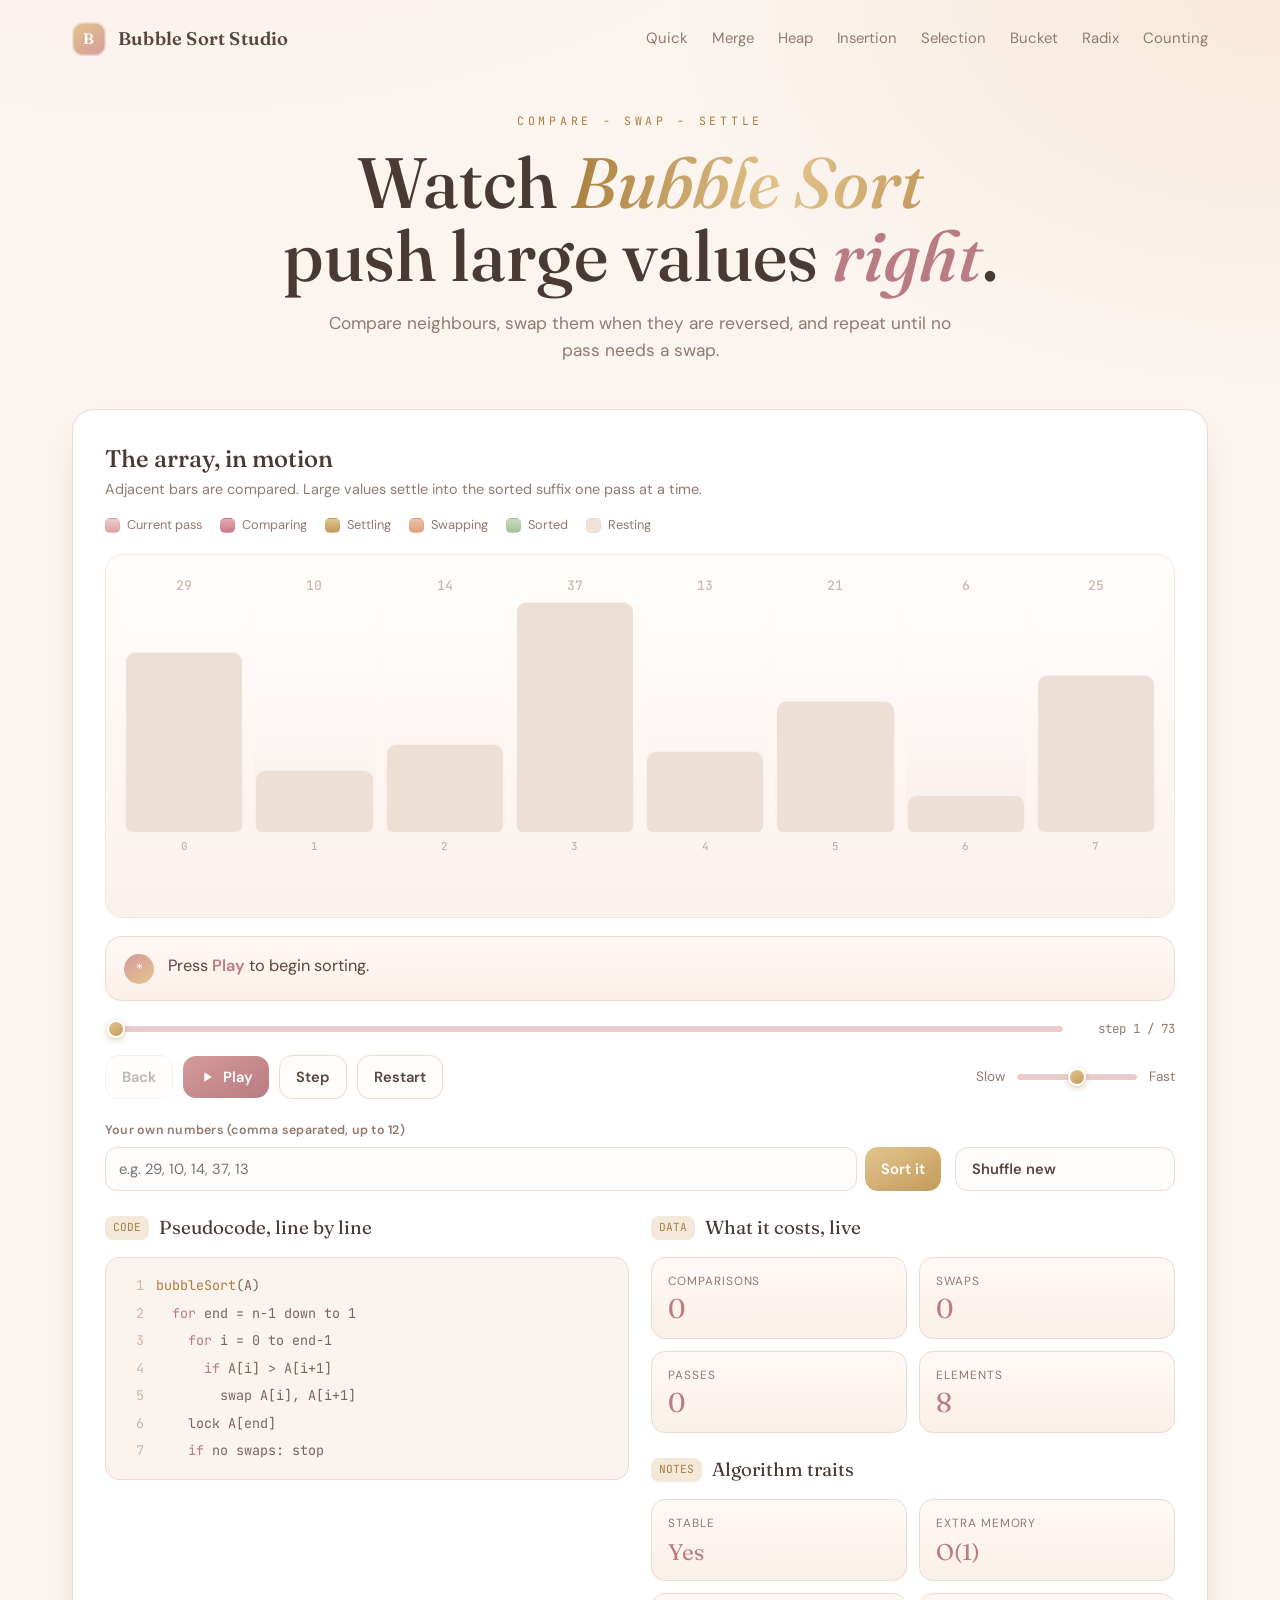
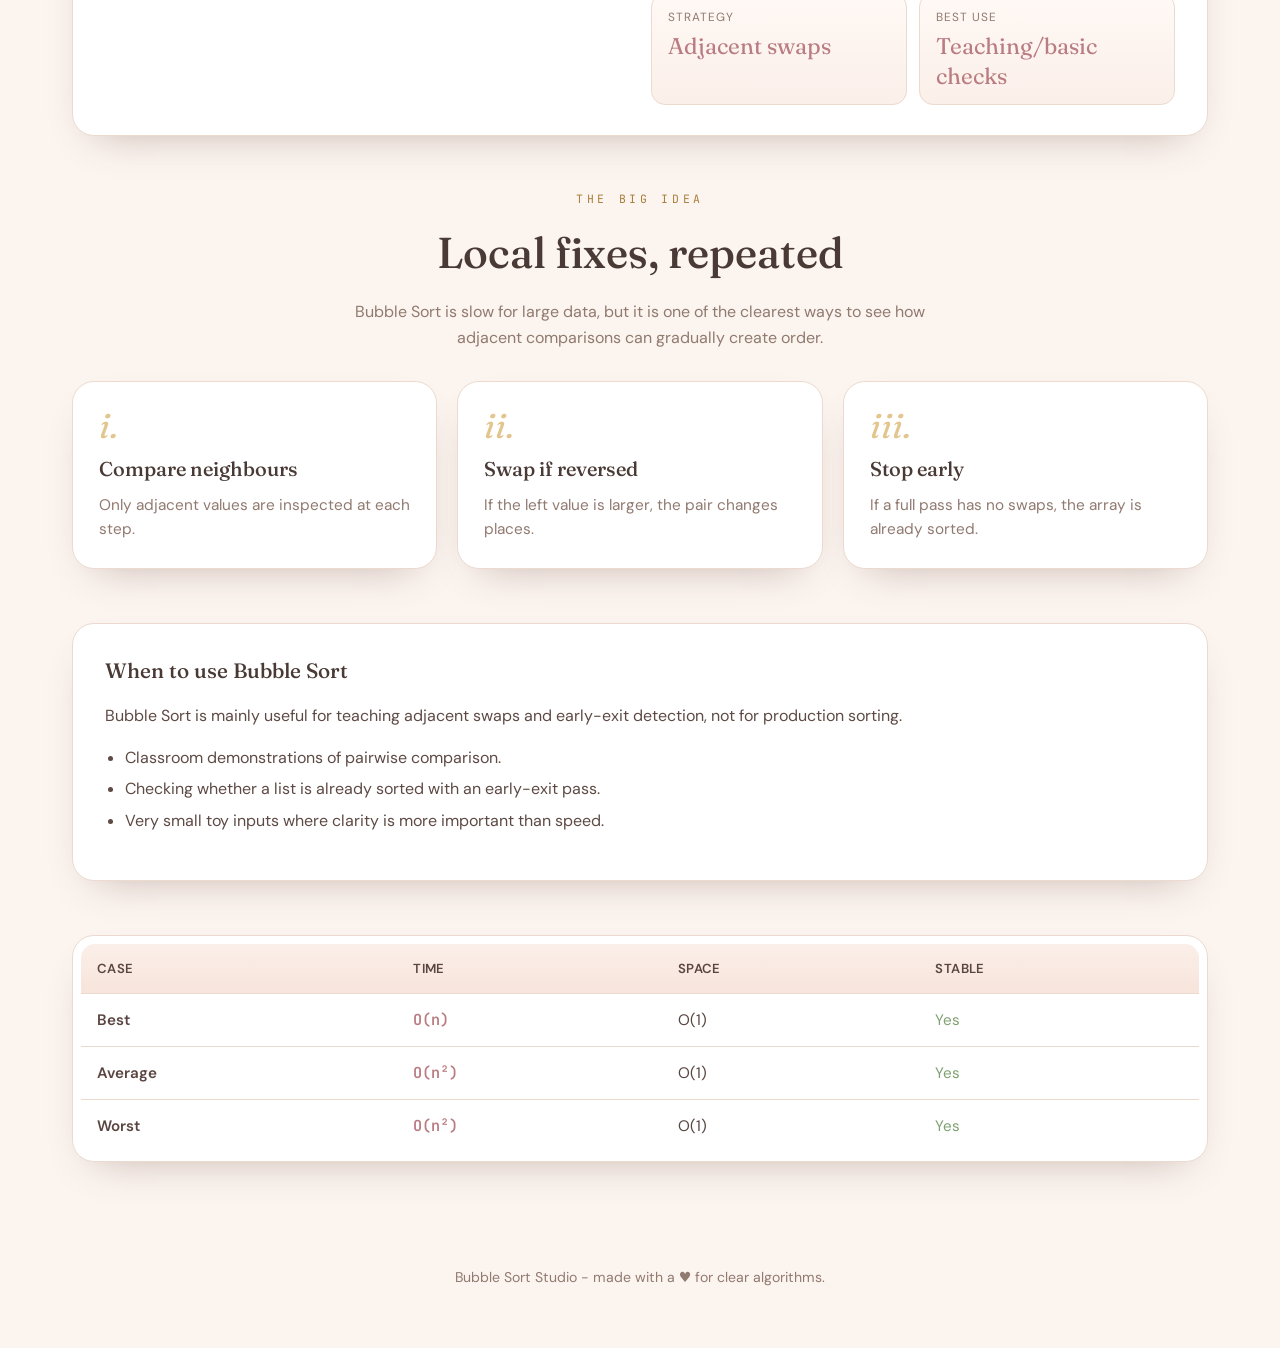
==== bubble-sort.html @ 897e5f7b "9-sorting-algos" ====
<!DOCTYPE html>
<html lang="en">
<head>
<meta charset="UTF-8" />
<meta name="viewport" content="width=device-width, initial-scale=1.0" />
<title>Bubble Sort - An Interactive Visualizer</title>
<meta name="description" content="A step-by-step Bubble Sort visualizer using the same theme as the Quick Sort lesson." />
<link rel="preconnect" href="https://fonts.googleapis.com" />
<link rel="preconnect" href="https://fonts.gstatic.com" crossorigin />
<link href="https://fonts.googleapis.com/css2?family=Fraunces:ital,opsz,wght@0,9..144,400;0,9..144,500;0,9..144,600;1,9..144,400&family=DM+Sans:opsz,wght@9..40,400;9..40,500;9..40,600;9..40,700&family=JetBrains+Mono:wght@400;500;600&display=swap" rel="stylesheet" />
<link rel="stylesheet" href="sorting-theme.css" />
</head>
<body>
<div class="topbar"><div class="brand"><span class="glyph">B</span> Bubble Sort Studio</div><nav class="topnav"><a href="quicksort.html">Quick</a><a href="merge-sort.html">Merge</a><a href="heap-sort.html">Heap</a><a href="insertion-sort.html">Insertion</a><a href="selection-sort.html">Selection</a><a href="bucket-sort.html">Bucket</a><a href="radix-sort.html">Radix</a><a href="counting-sort.html">Counting</a></nav></div>
<header class="hero wrap"><div class="eyebrow">Compare - Swap - Settle</div><h1>Watch <span class="gold">Bubble Sort</span><br>push large values <em>right</em>.</h1><p>Compare neighbours, swap them when they are reversed, and repeat until no pass needs a swap.</p></header>
<main class="wrap">
<section class="panel studio">
  <div class="stage-head"><div><h2>The array, in motion</h2><div class="sub">Adjacent bars are compared. Large values settle into the sorted suffix one pass at a time.</div></div><div class="legend"><span><i class="chip range"></i>Current pass</span><span><i class="chip compare"></i>Comparing</span><span><i class="chip pivot"></i>Settling</span><span><i class="chip swap"></i>Swapping</span><span><i class="chip sorted"></i>Sorted</span><span><i class="chip dim"></i>Resting</span></div></div>
  <div class="stage"><div class="bars" id="bars"></div></div>
  <div class="narration"><div class="dot">*</div><div class="text" id="narration">Press <b>Play</b> to begin sorting.</div></div>
  <div class="controls"><div class="scrub"><input type="range" id="scrub" min="0" max="0" value="0" aria-label="Step scrubber" /><div class="steplabel" id="steplabel">step 0 / 0</div></div><div class="btnrow"><button class="btn" id="back">Back</button><button class="btn primary" id="playBtn" aria-pressed="false">Play</button><button class="btn" id="fwd">Step</button><button class="btn" id="reset">Restart</button><div class="spacer"></div><div class="speedbox"><span>Slow</span><input type="range" id="speed" min="120" max="1400" value="760" step="20" aria-label="Speed" /><span>Fast</span></div></div><div class="config"><div class="field"><label for="custom">Your own numbers (comma separated, up to 12)</label><div class="inrow"><input type="text" id="custom" placeholder="e.g. 29, 10, 14, 37, 13" /><button class="btn gold" id="apply">Sort it</button></div></div><div class="field" style="max-width:160px;flex:0 0 160px;justify-content:flex-end;"><label>&nbsp;</label><button class="btn" id="rand">Shuffle new</button></div></div></div>
  <div class="grid2"><div><div class="minihead"><span class="num">CODE</span> Pseudocode, line by line</div><div class="code" id="code"></div></div><div><div class="minihead"><span class="num">DATA</span> What it costs, live</div><div class="stats"><div class="stat"><div class="k">Comparisons</div><div class="v" id="st-cmp">0</div></div><div class="stat"><div class="k">Swaps</div><div class="v" id="st-write">0</div></div><div class="stat"><div class="k">Passes</div><div class="v" id="st-pass">0</div></div><div class="stat"><div class="k">Elements</div><div class="v" id="st-n">0</div></div></div><div class="minihead" style="margin-top:22px;"><span class="num">NOTES</span> Algorithm traits</div><div class="stats" id="stack"></div></div></div>
</section>
<section class="section"><div class="sectionhead"><div class="eyebrow">The big idea</div><h2>Local fixes, repeated</h2><p>Bubble Sort is slow for large data, but it is one of the clearest ways to see how adjacent comparisons can gradually create order.</p></div><div class="cards3"><div class="panel icard"><div class="step-n">i.</div><h3>Compare neighbours</h3><p>Only adjacent values are inspected at each step.</p></div><div class="panel icard"><div class="step-n">ii.</div><h3>Swap if reversed</h3><p>If the left value is larger, the pair changes places.</p></div><div class="panel icard"><div class="step-n">iii.</div><h3>Stop early</h3><p>If a full pass has no swaps, the array is already sorted.</p></div></div></section>
<section class="panel prose"><h3>When to use Bubble Sort</h3><p>Bubble Sort is mainly useful for teaching adjacent swaps and early-exit detection, not for production sorting.</p><ul><li>Classroom demonstrations of pairwise comparison.</li><li>Checking whether a list is already sorted with an early-exit pass.</li><li>Very small toy inputs where clarity is more important than speed.</li></ul></section>
<section class="section"><div class="panel prose" style="padding:8px;"><table class="ctable"><thead><tr><th>Case</th><th>Time</th><th>Space</th><th>Stable</th></tr></thead><tbody><tr><td class="case good">Best</td><td class="big">O(n)</td><td>O(1)</td><td class="good">Yes</td></tr><tr><td class="case">Average</td><td class="big">O(n²)</td><td>O(1)</td><td class="good">Yes</td></tr><tr><td class="case bad">Worst</td><td class="big">O(n²)</td><td>O(1)</td><td class="good">Yes</td></tr></tbody></table></div></section>
</main>
<footer>Bubble Sort Studio - made with a ♥ for clear algorithms.  </footer>
<script>
window.SORT_VISUALIZER = {algorithm:"bubble",initial:[29,10,14,37,13,21,6,25],code:[
'<span class="fn">bubbleSort</span>(A)',
'  <span class="kw">for</span> end = n-1 down to 1',
'    <span class="kw">for</span> i = 0 to end-1',
'      <span class="kw">if</span> A[i] > A[i+1]',
'        swap A[i], A[i+1]',
'    lock A[end]',
'    <span class="kw">if</span> no swaps: stop'
],traceLabels:[{k:"Stable",v:"Yes"},{k:"Extra memory",v:"O(1)"},{k:"Strategy",v:"Adjacent swaps"},{k:"Best use",v:"Teaching/basic checks"}]};
</script>
<script src="sorting-visualizer.js"></script>
</body>
</html>
---- sorting-theme.css ----
:root{
  --cream:#FBF4EF;
  --paper:#FFFDFB;
  --card:#FFFFFF;
  --pink:#D49A9A;
  --pink-deep:#B97C82;
  --blush:#F4DEDE;
  --blush-2:#EBCCCC;
  --skin-2:#F4E8DB;
  --gold:#C39A5C;
  --gold-soft:#E3C58E;
  --gold-deep:#A87E3C;
  --coral:#E0A07F;
  --sage:#A9C29C;
  --sage-deep:#7FA070;
  --ink:#574540;
  --ink-soft:#917A70;
  --line:#ECDACF;
  --line-soft:#F4E7DD;
  --shadow:0 18px 40px -24px rgba(120,80,70,.45);
  --shadow-soft:0 8px 24px -16px rgba(120,80,70,.35);
  --radius:22px;
}
*{box-sizing:border-box;}
html{scroll-behavior:smooth;}
body{
  margin:0;
  font-family:"DM Sans",system-ui,sans-serif;
  color:var(--ink);
  background:
    radial-gradient(1200px 600px at 12% -8%, #FCEFE9 0%, rgba(252,239,233,0) 60%),
    radial-gradient(1100px 700px at 100% 0%, #F8E9DC 0%, rgba(248,233,220,0) 55%),
    radial-gradient(900px 900px at 50% 120%, #FBE8E8 0%, rgba(251,232,232,0) 60%),
    var(--cream);
  line-height:1.6;
  -webkit-font-smoothing:antialiased;
}
.wrap{max-width:1180px;margin:0 auto;padding:0 22px;}
a{color:var(--gold-deep);}
.topbar{display:flex;align-items:center;justify-content:space-between;padding:22px;max-width:1180px;margin:0 auto;gap:16px;}
.brand{display:flex;align-items:center;gap:12px;font-family:"Fraunces",serif;font-weight:600;font-size:1.15rem;letter-spacing:.2px;}
.brand .glyph{width:34px;height:34px;border-radius:11px;flex:none;background:linear-gradient(150deg,var(--gold-soft),var(--pink));box-shadow:inset 0 0 0 1.5px rgba(255,255,255,.55), var(--shadow-soft);display:grid;place-items:center;color:#fff;font-size:.95rem;}
.topnav{display:flex;flex-wrap:wrap;gap:18px 24px;font-size:.93rem;}
.topnav a{color:var(--ink-soft);text-decoration:none;transition:color .2s;}
.topnav a:hover{color:var(--pink-deep);}
.hero{padding:34px 0 14px;text-align:center;}
.eyebrow{font-family:"JetBrains Mono",monospace;font-size:.72rem;letter-spacing:.32em;text-transform:uppercase;color:var(--gold-deep);margin-bottom:16px;}
.hero h1{font-family:"Fraunces",serif;font-weight:500;font-size:clamp(2.35rem,6.5vw,4.45rem);line-height:1.02;margin:0 0 18px;letter-spacing:0;color:#4a3a35;}
.hero h1 em{font-style:italic;color:var(--pink-deep);}
.hero h1 .gold{background:linear-gradient(100deg,var(--gold-deep),var(--gold-soft) 60%,var(--gold));-webkit-background-clip:text;background-clip:text;color:transparent;font-style:italic;}
.hero p{max-width:650px;margin:0 auto;color:var(--ink-soft);font-size:1.08rem;}
.panel{background:var(--card);border:1px solid var(--line);border-radius:var(--radius);box-shadow:var(--shadow);}
.studio{margin:30px 0 10px;padding:26px;}
@media(min-width:920px){.studio{padding:30px 32px;}}
.stage-head{display:flex;flex-wrap:wrap;align-items:center;justify-content:space-between;gap:14px;margin-bottom:18px;}
.stage-head h2{font-family:"Fraunces",serif;font-weight:500;font-size:1.5rem;margin:0;color:#4a3a35;}
.stage-head .sub{color:var(--ink-soft);font-size:.9rem;}
.legend{display:flex;flex-wrap:wrap;gap:14px 18px;font-size:.8rem;color:var(--ink-soft);}
.legend span{display:inline-flex;align-items:center;gap:7px;}
.chip{width:15px;height:15px;border-radius:5px;flex:none;border:1px solid rgba(0,0,0,.04);}
.chip.range{background:linear-gradient(180deg,#EFCBCB,#DAA3A3);}
.chip.compare{background:linear-gradient(180deg,#E6A8B0,#C97E8A);}
.chip.pivot{background:linear-gradient(180deg,var(--gold-soft),var(--gold));}
.chip.swap{background:linear-gradient(180deg,#EDC2A8,var(--coral));}
.chip.sorted{background:linear-gradient(180deg,#C7DBBC,var(--sage));}
.chip.dim{background:#EFE3DA;}
.stage{background:linear-gradient(180deg,#FFFDFB, #FBF1EC);border:1px solid var(--line-soft);border-radius:18px;padding:20px 18px 14px;overflow-x:auto;position:relative;}
.bars{display:flex;align-items:flex-end;gap:10px;min-height:300px;}
.bars.array-mode,.bars.bucket-mode,.bars.heap-mode{display:block;min-height:300px;}
.col{flex:1 0 0;min-width:42px;display:flex;flex-direction:column;align-items:center;gap:6px;position:relative;isolation:isolate;cursor:pointer;border-radius:12px;}
.col:focus-visible{outline:3px solid rgba(195,154,92,.4);outline-offset:4px;}
.col .val{font-family:"JetBrains Mono",monospace;font-size:.82rem;color:var(--ink-soft);font-weight:500;transition:color .25s;}
.bar-track{width:100%;height:230px;display:flex;align-items:flex-end;border-radius:12px;background:linear-gradient(180deg,rgba(255,255,255,.65),rgba(244,222,222,.25));padding:0 2px;transition:box-shadow .2s, background .2s;}
.col:hover .bar-track{box-shadow:inset 0 0 0 1px rgba(195,154,92,.18);background:linear-gradient(180deg,rgba(255,255,255,.85),rgba(244,222,222,.35));}
.bar{width:100%;border-radius:9px 9px 6px 6px;background:linear-gradient(180deg,#EFCBCB,#DAA3A3);box-shadow:inset 0 1px 0 rgba(255,255,255,.5);transition:height .42s cubic-bezier(.34,1.2,.5,1), background .25s, transform .25s, box-shadow .25s;}
.col .idx{font-family:"JetBrains Mono",monospace;font-size:.68rem;color:#b8a79d;}
.ptrs{height:42px;display:flex;flex-direction:column;align-items:center;gap:3px;}
.tag{font-family:"JetBrains Mono",monospace;font-size:.64rem;font-weight:600;padding:2px 7px;border-radius:20px;line-height:1.4;color:#fff;white-space:nowrap;opacity:0;transform:translateY(-3px);transition:opacity .2s,transform .2s;}
.tag.show{opacity:1;transform:translateY(0);}
.tag.a{background:var(--gold);}
.tag.b{background:var(--pink-deep);}
.tag.p{background:var(--gold-deep);}
.col.dim .bar{background:#ECDFD6;}
.col.dim .val{color:#c8b8ad;}
.bar.compare{background:linear-gradient(180deg,#E6A8B0,#C97E8A);transform:translateY(-4px);}
.bar.pivot{background:linear-gradient(180deg,var(--gold-soft),var(--gold));box-shadow:inset 0 1px 0 rgba(255,255,255,.5),0 0 0 3px rgba(195,154,92,.18);}
.bar.swap{background:linear-gradient(180deg,#EDC2A8,var(--coral));transform:translateY(-7px) scale(1.02);}
.bar.sorted{background:linear-gradient(180deg,#C7DBBC,var(--sage));}
.col.inrange::before{content:"";position:absolute;inset:-2px -3px;border-radius:12px;background:rgba(195,154,92,.07);z-index:-1;}
.col.active .val{color:#4a3a35;}
.col.active .idx{color:var(--gold-deep);font-weight:600;}
.bar.compare,.bar.swap,.bar.pivot{animation:barPop .38s ease;}
@keyframes barPop{0%{filter:saturate(.95);transform:translateY(0) scale(.98);}55%{filter:saturate(1.12);}100%{filter:saturate(1);}}
.array-view{display:flex;flex-direction:column;justify-content:center;gap:18px;min-height:300px;padding:18px 4px;}
.array-row{display:flex;flex-wrap:wrap;gap:10px;align-items:center;justify-content:center;}
.array-title{font-family:"JetBrains Mono",monospace;font-size:.78rem;color:var(--ink-soft);text-transform:uppercase;letter-spacing:.08em;min-width:86px;text-align:right;}
.cell{width:58px;min-height:58px;border:1px solid var(--line);border-radius:14px;background:#FFF9F5;display:flex;flex-direction:column;align-items:center;justify-content:center;box-shadow:var(--shadow-soft);transition:.2s;}
.cell .num{font-family:"Fraunces",serif;font-size:1.25rem;color:#4a3a35;line-height:1;}
.cell .idx{font-family:"JetBrains Mono",monospace;font-size:.64rem;color:#b8a79d;margin-top:4px;}
.cell.dim{opacity:.45;background:#EFE3DA;}
.cell.inrange{box-shadow:inset 0 0 0 2px rgba(195,154,92,.18),var(--shadow-soft);}
.cell.compare{background:linear-gradient(180deg,#F5DCE0,#E6A8B0);}
.cell.focus{background:linear-gradient(180deg,var(--gold-soft),var(--gold));}
.cell.move{background:linear-gradient(180deg,#EDC2A8,var(--coral));}
.cell.sorted{background:linear-gradient(180deg,#DCEAD6,#C7DBBC);}
.cell.empty{background:transparent;border-style:dashed;box-shadow:none;color:#c8b8ad;}
.heap-view{position:relative;min-width:720px;height:330px;margin:0 auto;}
.heap-edge{position:absolute;height:2px;background:#E4D2C6;transform-origin:left center;}
.heap-node{position:absolute;width:58px;height:58px;margin:-29px 0 0 -29px;border-radius:50%;background:linear-gradient(180deg,#EFCBCB,#DAA3A3);border:2px solid #fff;box-shadow:var(--shadow-soft);display:flex;flex-direction:column;align-items:center;justify-content:center;transition:.2s;}
.heap-node .num{font-family:"Fraunces",serif;font-size:1.2rem;color:#fff;line-height:1;}
.heap-node .idx{font-family:"JetBrains Mono",monospace;font-size:.62rem;color:rgba(255,255,255,.85);}
.heap-node.compare{background:linear-gradient(180deg,#E6A8B0,#C97E8A);transform:translateY(-4px);}
.heap-node.focus{background:linear-gradient(180deg,var(--gold-soft),var(--gold));}
.heap-node.move{background:linear-gradient(180deg,#EDC2A8,var(--coral));}
.heap-node.sorted{background:linear-gradient(180deg,#C7DBBC,var(--sage));}
.heap-node.dim{opacity:.38;background:#D8C9BF;}
.bucket-view{display:flex;flex-direction:column;gap:18px;min-height:300px;padding:10px 0;}
.bucket-source{display:flex;flex-wrap:wrap;gap:8px;justify-content:center;}
.buckets{display:grid;grid-template-columns:repeat(auto-fit,minmax(92px,1fr));gap:12px;}
.bucket{min-height:92px;border:1px solid var(--line);border-radius:16px;background:#FFF9F5;padding:10px;display:flex;flex-direction:column;gap:8px;}
.bucket.hot{box-shadow:inset 0 0 0 2px rgba(195,154,92,.24);background:#FFF3E6;}
.bucket-label{font-family:"JetBrains Mono",monospace;font-size:.68rem;color:var(--gold-deep);text-transform:uppercase;letter-spacing:.06em;}
.bucket-items{display:flex;flex-wrap:wrap;gap:6px;}
.token{min-width:34px;height:32px;border-radius:10px;background:linear-gradient(180deg,#EFCBCB,#DAA3A3);display:grid;place-items:center;font-family:"JetBrains Mono",monospace;font-size:.78rem;color:#fff;font-weight:600;}
.token.focus{background:linear-gradient(180deg,var(--gold-soft),var(--gold));}
.token.sorted{background:linear-gradient(180deg,#C7DBBC,var(--sage));}
.token.dim{background:#ECDFD6;color:#b09d92;}
.narration{margin-top:18px;display:flex;gap:14px;align-items:flex-start;background:linear-gradient(180deg,#FFF8F4,#FCEFE9);border:1px solid var(--line);border-radius:16px;padding:16px 18px;}
.narration .dot{width:30px;height:30px;border-radius:50%;flex:none;margin-top:1px;background:linear-gradient(150deg,var(--pink),var(--gold-soft));display:grid;place-items:center;color:#fff;font-size:.9rem;}
.narration .text{font-size:1.02rem;color:#5a4540;}
.narration .text b{color:var(--pink-deep);font-weight:600;}
.controls{display:flex;flex-direction:column;gap:16px;margin-top:18px;}
.scrub{display:flex;align-items:center;gap:14px;}
.scrub input[type=range]{flex:1;}
.steplabel{font-family:"JetBrains Mono",monospace;font-size:.78rem;color:var(--ink-soft);white-space:nowrap;min-width:96px;text-align:right;}
input[type=range]{-webkit-appearance:none;appearance:none;height:6px;border-radius:6px;background:var(--blush-2);outline:none;}
input[type=range]::-webkit-slider-thumb{-webkit-appearance:none;width:18px;height:18px;border-radius:50%;background:linear-gradient(150deg,var(--gold-soft),var(--gold));cursor:pointer;box-shadow:0 2px 6px rgba(168,126,60,.4);border:2px solid #fff;}
input[type=range]::-moz-range-thumb{width:18px;height:18px;border:2px solid #fff;border-radius:50%;background:var(--gold);cursor:pointer;}
.btnrow{display:flex;flex-wrap:wrap;gap:10px;align-items:center;}
.btn{font-family:"DM Sans",sans-serif;font-size:.92rem;font-weight:600;border:1px solid var(--line);background:var(--paper);color:var(--ink);padding:11px 16px;border-radius:13px;cursor:pointer;display:inline-flex;align-items:center;gap:8px;transition:transform .15s,box-shadow .2s,background .2s,border-color .2s;text-decoration:none;}
.btn:hover{transform:translateY(-1px);box-shadow:var(--shadow-soft);border-color:var(--blush-2);}
.btn:active{transform:translateY(0);}
.btn:focus-visible{outline:3px solid rgba(195,154,92,.45);outline-offset:2px;}
.btn.primary{background:linear-gradient(150deg,var(--pink),var(--pink-deep));color:#fff;border:none;}
.btn.gold{background:linear-gradient(150deg,var(--gold-soft),var(--gold));color:#fff;border:none;}
.btn svg{width:16px;height:16px;}
.btn[disabled]{opacity:.4;cursor:not-allowed;transform:none;box-shadow:none;}
.spacer{flex:1;}
.speedbox{display:flex;align-items:center;gap:10px;font-size:.85rem;color:var(--ink-soft);}
.speedbox input[type=range]{width:120px;}
.config{display:flex;flex-wrap:wrap;gap:14px;margin-top:6px;}
.field{display:flex;flex-direction:column;gap:6px;flex:1;min-width:220px;}
.field label{font-size:.78rem;font-weight:600;color:var(--ink-soft);letter-spacing:.02em;}
.field .inrow{display:flex;gap:8px;}
.field input[type=text]{font-family:"DM Sans",sans-serif;font-size:.92rem;color:var(--ink);border:1px solid var(--line);border-radius:12px;padding:11px 13px;background:var(--paper);flex:1;}
.field input[type=text]:focus{outline:3px solid rgba(212,154,154,.35);outline-offset:1px;border-color:var(--blush-2);}
.grid2{display:grid;gap:22px;margin-top:22px;}
@media(min-width:900px){.grid2{grid-template-columns:1fr 1fr;}}
.minihead{font-family:"Fraunces",serif;font-size:1.18rem;margin:0 0 14px;color:#4a3a35;display:flex;align-items:center;gap:10px;}
.minihead .num{font-family:"JetBrains Mono",monospace;font-size:.7rem;color:var(--gold-deep);background:var(--skin-2);padding:3px 8px;border-radius:8px;}
.code{font-family:"JetBrains Mono",monospace;font-size:.84rem;background:#FBF3EE;border:1px solid var(--line);border-radius:14px;padding:14px 6px;overflow-x:auto;}
.code .ln{display:flex;gap:12px;padding:3px 14px;border-radius:7px;white-space:pre;color:#7a655c;transition:background .2s,color .2s;}
.code .ln .n{color:#cdb6a8;width:18px;text-align:right;flex:none;user-select:none;}
.code .ln.active{background:linear-gradient(90deg,rgba(195,154,92,.22),rgba(212,154,154,.12));color:#4a3a35;font-weight:500;box-shadow:inset 3px 0 0 var(--gold);}
.code .kw{color:var(--pink-deep);}
.code .fn{color:var(--gold-deep);}
.stats{display:grid;grid-template-columns:repeat(2,1fr);gap:12px;}
.stat{background:linear-gradient(180deg,#FFF9F5,#FBEFE9);border:1px solid var(--line);border-radius:14px;padding:14px 16px;}
.stat .k{font-size:.74rem;color:var(--ink-soft);text-transform:uppercase;letter-spacing:.08em;}
.stat .v{font-family:"Fraunces",serif;font-size:1.7rem;color:var(--pink-deep);line-height:1.1;margin-top:3px;}
.section{margin:54px 0;}
.sectionhead{text-align:center;margin-bottom:30px;}
.sectionhead .eyebrow{margin-bottom:10px;}
.sectionhead h2{font-family:"Fraunces",serif;font-weight:500;font-size:clamp(1.8rem,4vw,2.7rem);margin:0;color:#4a3a35;}
.sectionhead p{color:var(--ink-soft);max-width:620px;margin:12px auto 0;}
.cards3{display:grid;gap:20px;}
@media(min-width:820px){.cards3{grid-template-columns:repeat(3,1fr);}}
.icard{padding:26px;}
.icard .step-n{font-family:"Fraunces",serif;font-style:italic;font-size:2.2rem;color:var(--gold-soft);line-height:1;}
.icard h3{font-family:"Fraunces",serif;font-weight:500;font-size:1.25rem;margin:10px 0 8px;color:#4a3a35;}
.icard p{color:var(--ink-soft);font-size:.96rem;margin:0;}
.prose{padding:30px 32px;}
.prose p{color:#5e4a44;}
.prose h3{font-family:"Fraunces",serif;font-weight:500;color:#4a3a35;font-size:1.3rem;margin:26px 0 8px;}
.prose h3:first-child{margin-top:0;}
.prose code{font-family:"JetBrains Mono",monospace;font-size:.85em;background:var(--skin-2);padding:2px 6px;border-radius:6px;color:var(--gold-deep);}
.prose ul{padding-left:20px;color:#5e4a44;}
.prose li{margin:6px 0;}
.ctable{width:100%;border-collapse:collapse;font-size:.95rem;overflow:hidden;border-radius:14px;}
.ctable th,.ctable td{padding:14px 16px;text-align:left;border-bottom:1px solid var(--line);}
.ctable thead th{background:linear-gradient(180deg,#FBEFE9,#F7E4DB);font-weight:600;color:#5a4540;font-size:.82rem;letter-spacing:.03em;text-transform:uppercase;}
.ctable tbody tr:last-child td{border-bottom:none;}
.ctable td.big{font-family:"JetBrains Mono",monospace;color:var(--pink-deep);font-weight:600;}
.ctable .good{color:var(--sage-deep);}
.ctable .bad{color:#c87f7f;}
.ctable td.case{font-weight:600;color:#5a4540;}
.pillrow{display:flex;flex-wrap:wrap;gap:10px;margin-top:24px;justify-content:center;}
.pill{font-size:.84rem;background:var(--skin-2);border:1px solid var(--line);color:#6a564e;padding:7px 13px;border-radius:30px;}
.pill.yes::before{content:"✓ ";color:var(--sage-deep);font-weight:700;}
.pill.no::before{content:"✕ ";color:#c87f7f;font-weight:700;}
footer{text-align:center;padding:50px 20px 60px;color:var(--ink-soft);font-size:.88rem;}
footer .heart{color:var(--pink);}
@media(max-width:700px){
  .topbar{align-items:flex-start;flex-direction:column;}
  .field .inrow{flex-direction:column;}
  .bars{gap:7px;}
  .col{min-width:34px;}
  .btnrow{align-items:stretch;}
  .btn{justify-content:center;}
}
@media (prefers-reduced-motion: reduce){*{transition:none!important;animation:none!important;scroll-behavior:auto;}}
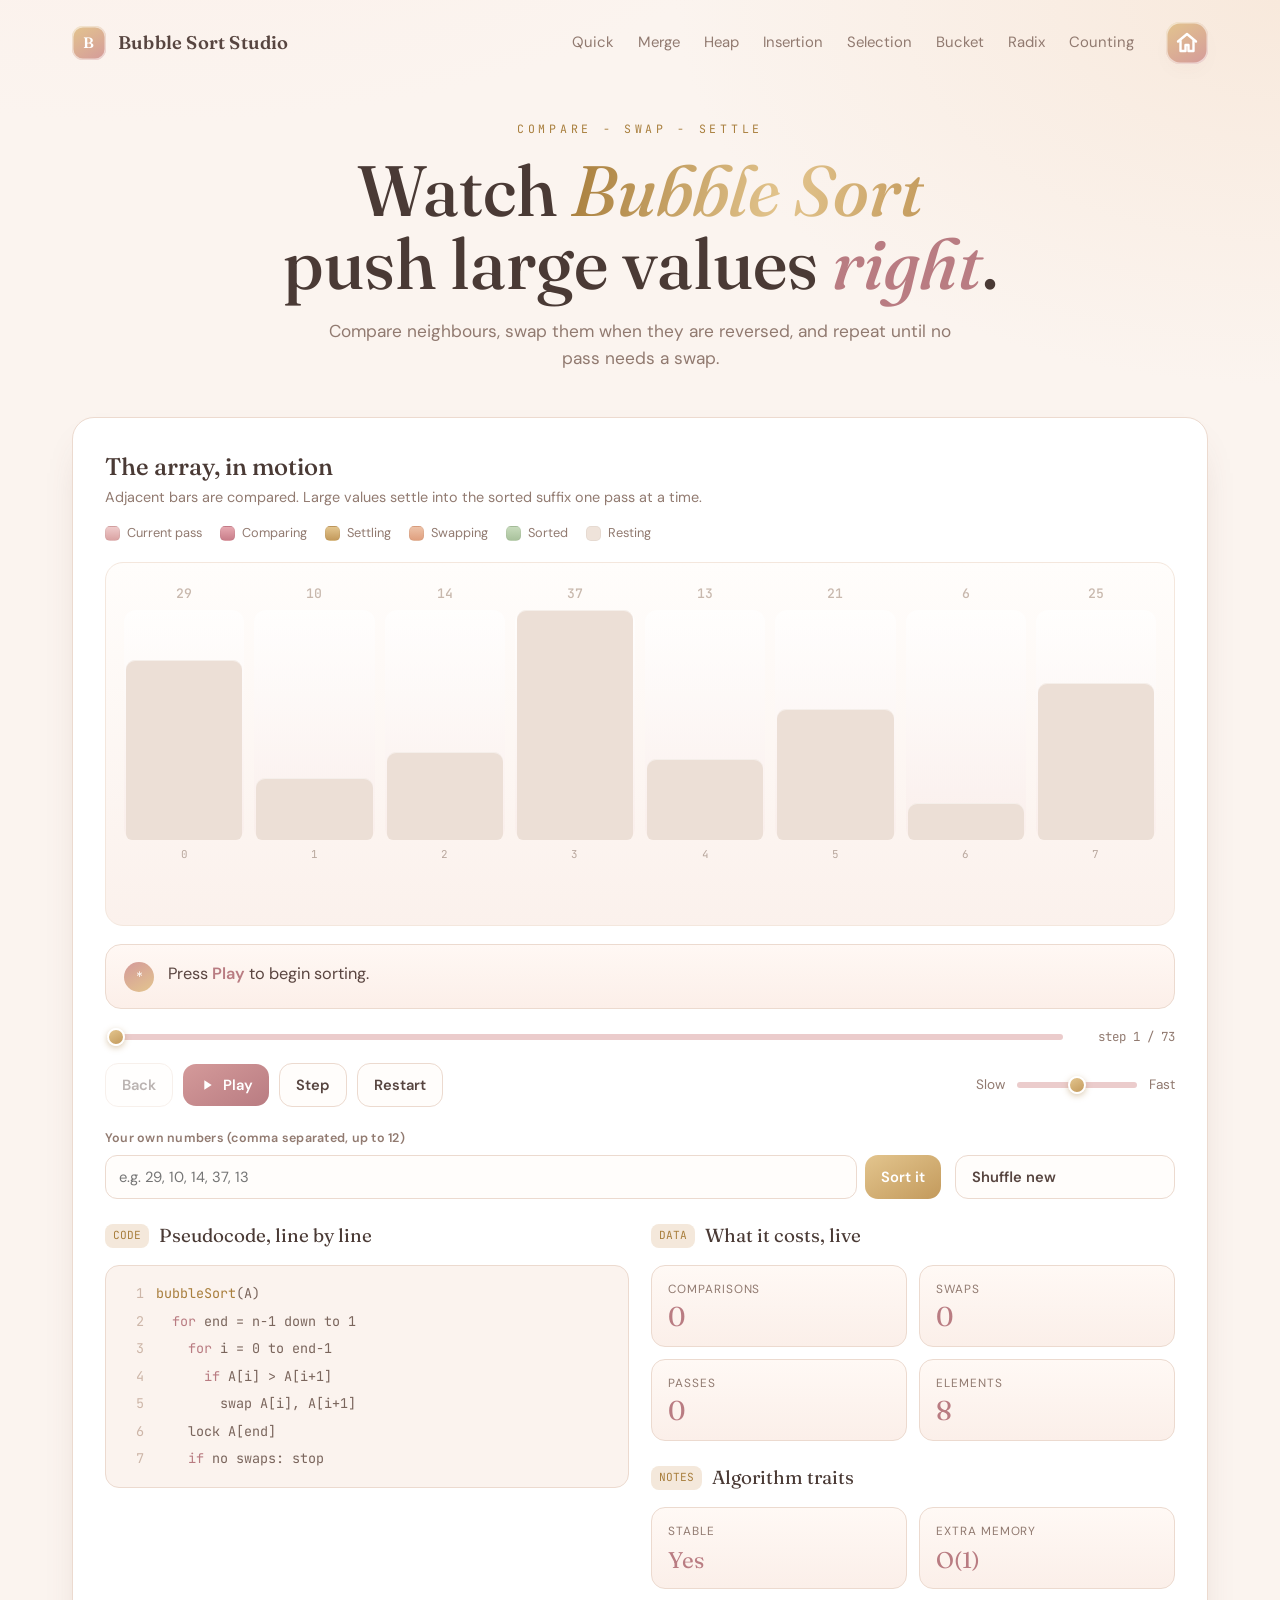
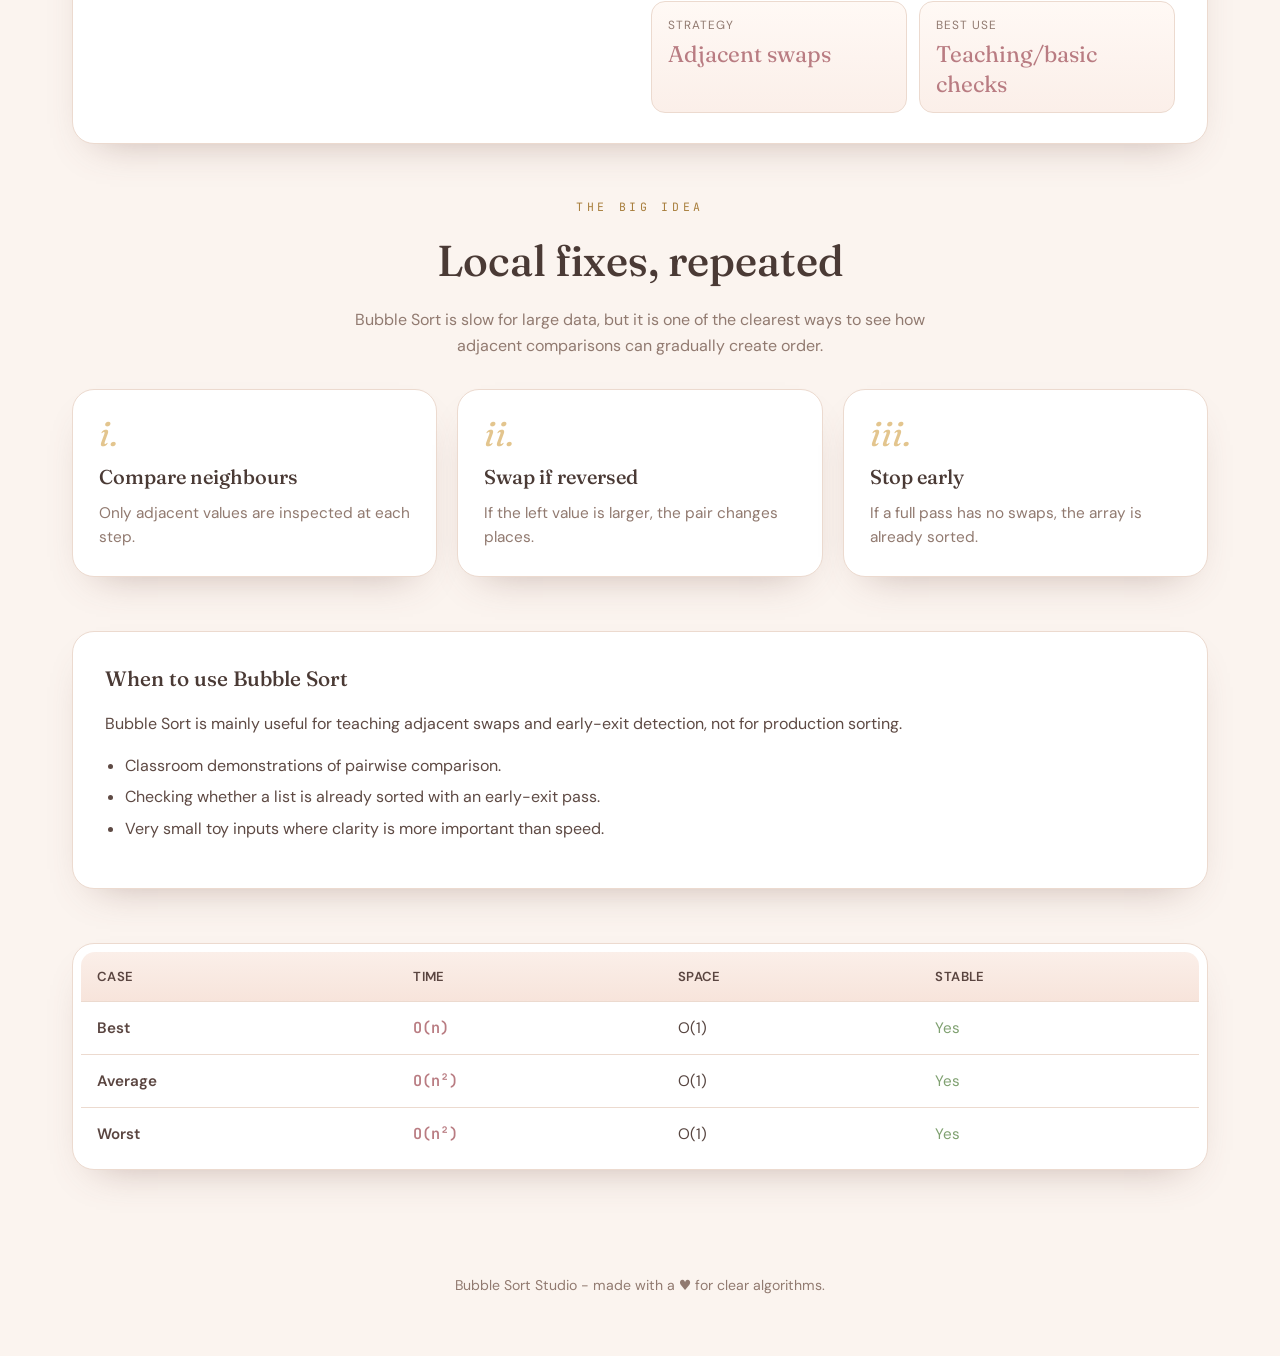
==== commit 8f6f4b17: "Update: home-button" ====
--- a/bubble-sort.html
+++ b/bubble-sort.html
@@ -11,7 +11,7 @@
 <link rel="stylesheet" href="sorting-theme.css" />
 </head>
 <body>
-<div class="topbar"><div class="brand"><span class="glyph">B</span> Bubble Sort Studio</div><nav class="topnav"><a href="quicksort.html">Quick</a><a href="merge-sort.html">Merge</a><a href="heap-sort.html">Heap</a><a href="insertion-sort.html">Insertion</a><a href="selection-sort.html">Selection</a><a href="bucket-sort.html">Bucket</a><a href="radix-sort.html">Radix</a><a href="counting-sort.html">Counting</a></nav></div>
+<div class="topbar"><div class="brand"><span class="glyph">B</span> Bubble Sort Studio</div><nav class="topnav"><a href="quicksort.html">Quick</a><a href="merge-sort.html">Merge</a><a href="heap-sort.html">Heap</a><a href="insertion-sort.html">Insertion</a><a href="selection-sort.html">Selection</a><a href="bucket-sort.html">Bucket</a><a href="radix-sort.html">Radix</a><a href="counting-sort.html">Counting</a></nav><a class="home-link" href="index.html" aria-label="Return to main page" title="Home"><svg viewBox="0 0 24 24" aria-hidden="true"><path d="M3 10.5 12 3l9 7.5"></path><path d="M5.5 10v10h5v-6h3v6h5V10"></path></svg></a></div>
 <header class="hero wrap"><div class="eyebrow">Compare - Swap - Settle</div><h1>Watch <span class="gold">Bubble Sort</span><br>push large values <em>right</em>.</h1><p>Compare neighbours, swap them when they are reversed, and repeat until no pass needs a swap.</p></header>
 <main class="wrap">
 <section class="panel studio">
--- a/sorting-theme.css
+++ b/sorting-theme.css
@@ -40,9 +40,13 @@
 .topbar{display:flex;align-items:center;justify-content:space-between;padding:22px;max-width:1180px;margin:0 auto;gap:16px;}
 .brand{display:flex;align-items:center;gap:12px;font-family:"Fraunces",serif;font-weight:600;font-size:1.15rem;letter-spacing:.2px;}
 .brand .glyph{width:34px;height:34px;border-radius:11px;flex:none;background:linear-gradient(150deg,var(--gold-soft),var(--pink));box-shadow:inset 0 0 0 1.5px rgba(255,255,255,.55), var(--shadow-soft);display:grid;place-items:center;color:#fff;font-size:.95rem;}
-.topnav{display:flex;flex-wrap:wrap;gap:18px 24px;font-size:.93rem;}
+.topnav{display:flex;flex-wrap:wrap;justify-content:flex-end;gap:18px 24px;margin-left:auto;font-size:.93rem;}
 .topnav a{color:var(--ink-soft);text-decoration:none;transition:color .2s;}
 .topnav a:hover{color:var(--pink-deep);}
+.home-link{width:42px;height:42px;border-radius:14px;display:grid;place-items:center;flex:none;margin-left:16px;color:#fff;background:linear-gradient(150deg,var(--gold-soft),var(--pink));box-shadow:inset 0 0 0 1.5px rgba(255,255,255,.55), var(--shadow-soft);text-decoration:none;transition:transform .15s,box-shadow .2s;}
+.home-link:hover{transform:translateY(-1px);box-shadow:var(--shadow);}
+.home-link:focus-visible{outline:3px solid rgba(195,154,92,.45);outline-offset:2px;}
+.home-link svg{width:24px;height:24px;stroke:currentColor;stroke-width:2.4;fill:none;stroke-linecap:round;stroke-linejoin:round;}
 .hero{padding:34px 0 14px;text-align:center;}
 .eyebrow{font-family:"JetBrains Mono",monospace;font-size:.72rem;letter-spacing:.32em;text-transform:uppercase;color:var(--gold-deep);margin-bottom:16px;}
 .hero h1{font-family:"Fraunces",serif;font-weight:500;font-size:clamp(2.35rem,6.5vw,4.45rem);line-height:1.02;margin:0 0 18px;letter-spacing:0;color:#4a3a35;}
@@ -202,6 +206,7 @@
 footer .heart{color:var(--pink);}
 @media(max-width:700px){
   .topbar{align-items:flex-start;flex-direction:column;}
+  .topnav,.home-link{margin-left:0;}
   .field .inrow{flex-direction:column;}
   .bars{gap:7px;}
   .col{min-width:34px;}
